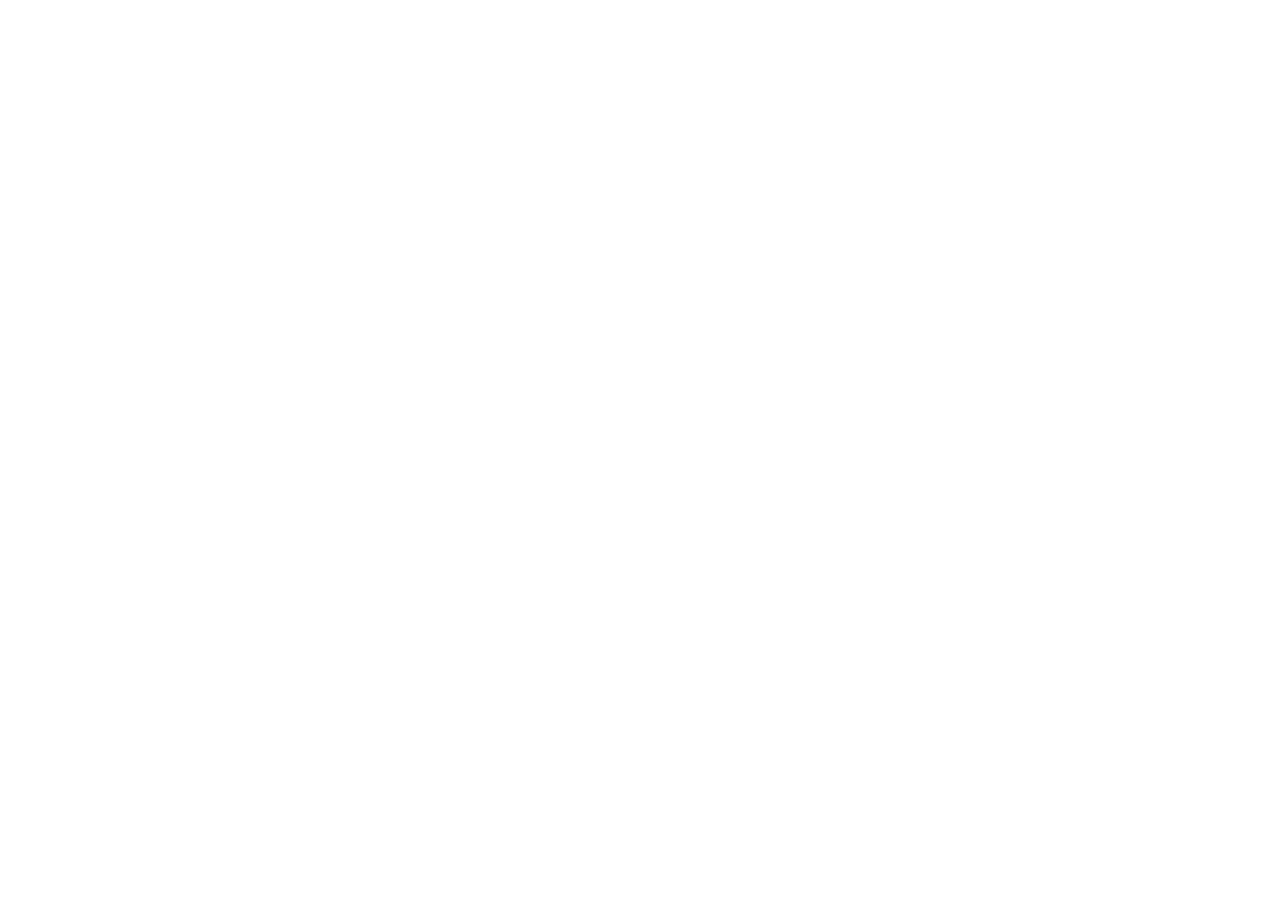
==== projeto-travelgram/index.html @ 1353a30e "Estrutura inicial do projeto Travelgram e definição dos estilos globais." ====
<!DOCTYPE html>
<html lang="pt-br">
<head>
  <meta charset="UTF-8">
  <meta http-equiv="X-UA-Compatible" content="IE=edge">
  <meta name="viewport" content="width=device-width, initial-scale=1.0">
  <title>Travelgram | Perfil de viagens </title>

  <link rel="stylesheet" href="styles/index.css">
</head>
<body>
  
  


</body>
</html>
---- projeto-travelgram/styles/index.css ----
@import url(global.css);
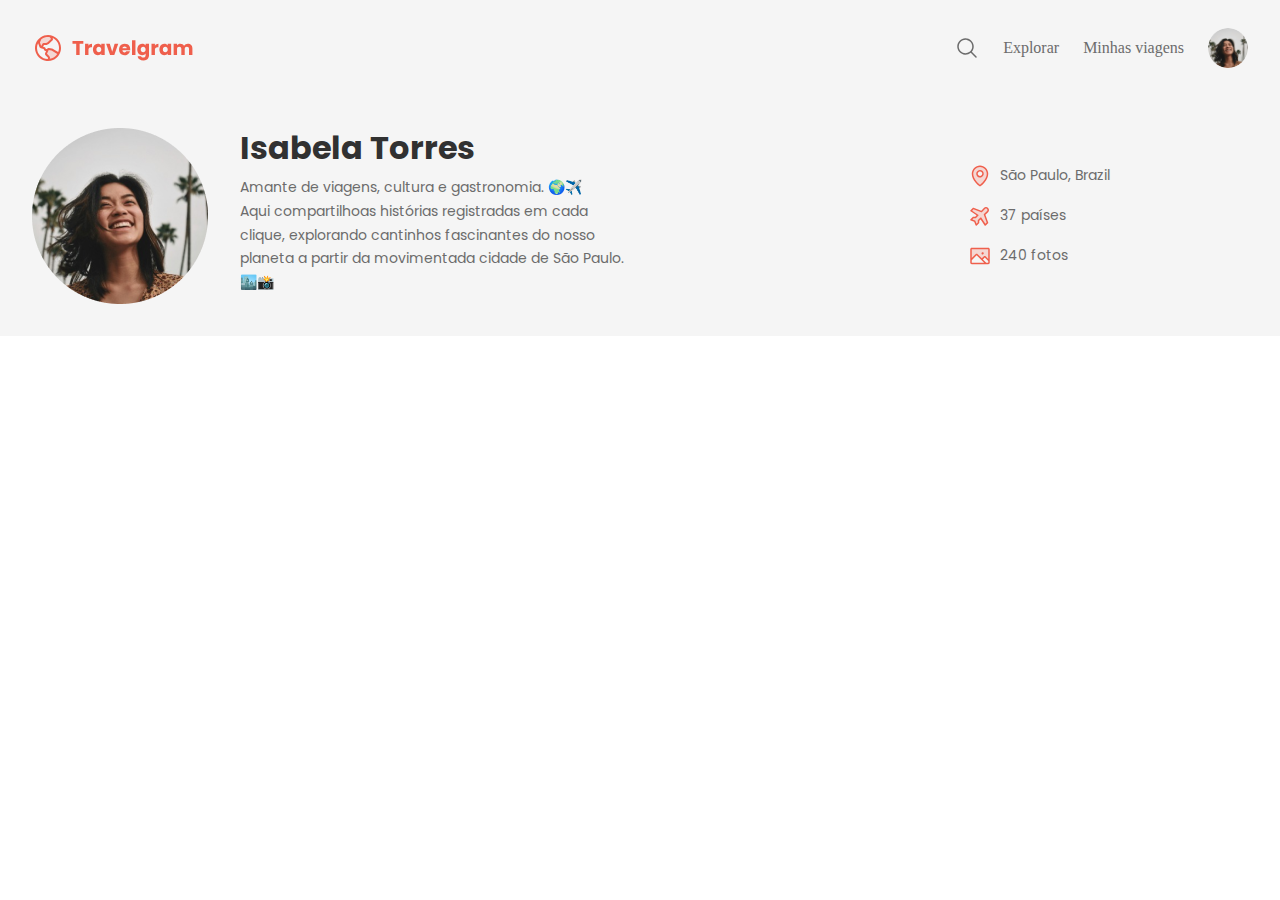
==== commit d51dd90f: "reorganizado os arquivos do projeto Travelgram e realizado a estilização do header." ====
--- a/projeto-travelgram/index.html
+++ b/projeto-travelgram/index.html
@@ -1,17 +1,81 @@
 <!DOCTYPE html>
 <html lang="pt-br">
-<head>
-  <meta charset="UTF-8">
-  <meta http-equiv="X-UA-Compatible" content="IE=edge">
-  <meta name="viewport" content="width=device-width, initial-scale=1.0">
-  <title>Travelgram | Perfil de viagens </title>
+  <head>
+    <link rel="preconnect" href="https://fonts.googleapis.com" />
+    <link rel="preconnect" href="https://fonts.gstatic.com" crossorigin />
 
-  <link rel="stylesheet" href="styles/index.css">
-</head>
-<body>
-  
-  
+    <meta charset="UTF-8" />
+    <meta http-equiv="X-UA-Compatible" content="IE=edge" />
+    <meta name="viewport" content="width=device-width, initial-scale=1.0" />
+    <title>Travelgram | Perfil de viagens</title>
 
+    <link rel="stylesheet" href="styles/index.css" />
 
-</body>
-</html>+    <link
+      href="https://fonts.googleapis.com/css2?family=Poppins:wght@400;700&display=swap"
+      rel="stylesheet"
+    />
+  </head>
+  <body>
+    <div class="bg-surface-color">
+      <nav class="container">
+        <a href="#" id="logo">
+          <img src="assets/Logo.svg" alt="Logomarca" />
+        </a>
+
+        <ul id="primary-menu">
+          <li>
+            <a href="#">
+              <img src="assets/icons/MagnifyingGlass.svg" alt="ícone de lupa" />
+            </a>
+          </li>
+          <li><a href="#">Explorar</a></li>
+          <li><a href="#">Minhas viagens</a></li>
+          <li>
+            <a href="#">
+              <img
+                src="assets/Profile pic.png"
+                alt="Imagem de Isabela Torres"
+              />
+            </a>
+          </li>
+        </ul>
+      </nav>
+
+      <header>
+        <div class="container">
+          <div id="profile">
+            <img src="assets/Profile pic.png" alt="Imagem de Isabela Torres" />
+            <div>
+              <h1>Isabela Torres</h1>
+              <p>
+                Amante de viagens, cultura e gastronomia. 🌍✈️
+                <br />
+                Aqui compartilhoas histórias registradas em cada clique,
+                explorando cantinhos fascinantes do nosso planeta a partir da
+                movimentada cidade de São Paulo. 🏙️📸
+              </p>
+            </div>
+          </div>
+
+          <ul id="info">
+            <li>
+              <img src="assets/icons/MapPin.svg" alt="icone de mapa" />
+              <span>São Paulo, Brazil</span>
+            </li>
+
+            <li>
+              <img src="assets/icons/AirplaneTilt.svg" alt="icone de aviao" />
+              <span>37 países</span>
+            </li>
+
+            <li>
+              <img src="assets/icons/Image.svg" alt="icone de imagem" />
+              <span>240 fotos</span>
+            </li>
+          </ul>
+        </div>
+      </header>
+    </div>
+  </body>
+</html>
--- a/projeto-travelgram/styles/index.css
+++ b/projeto-travelgram/styles/index.css
@@ -1 +1,3 @@
-@import url(global.css);+@import url(global.css);
+@import url(nav.css);
+@import url(header.css);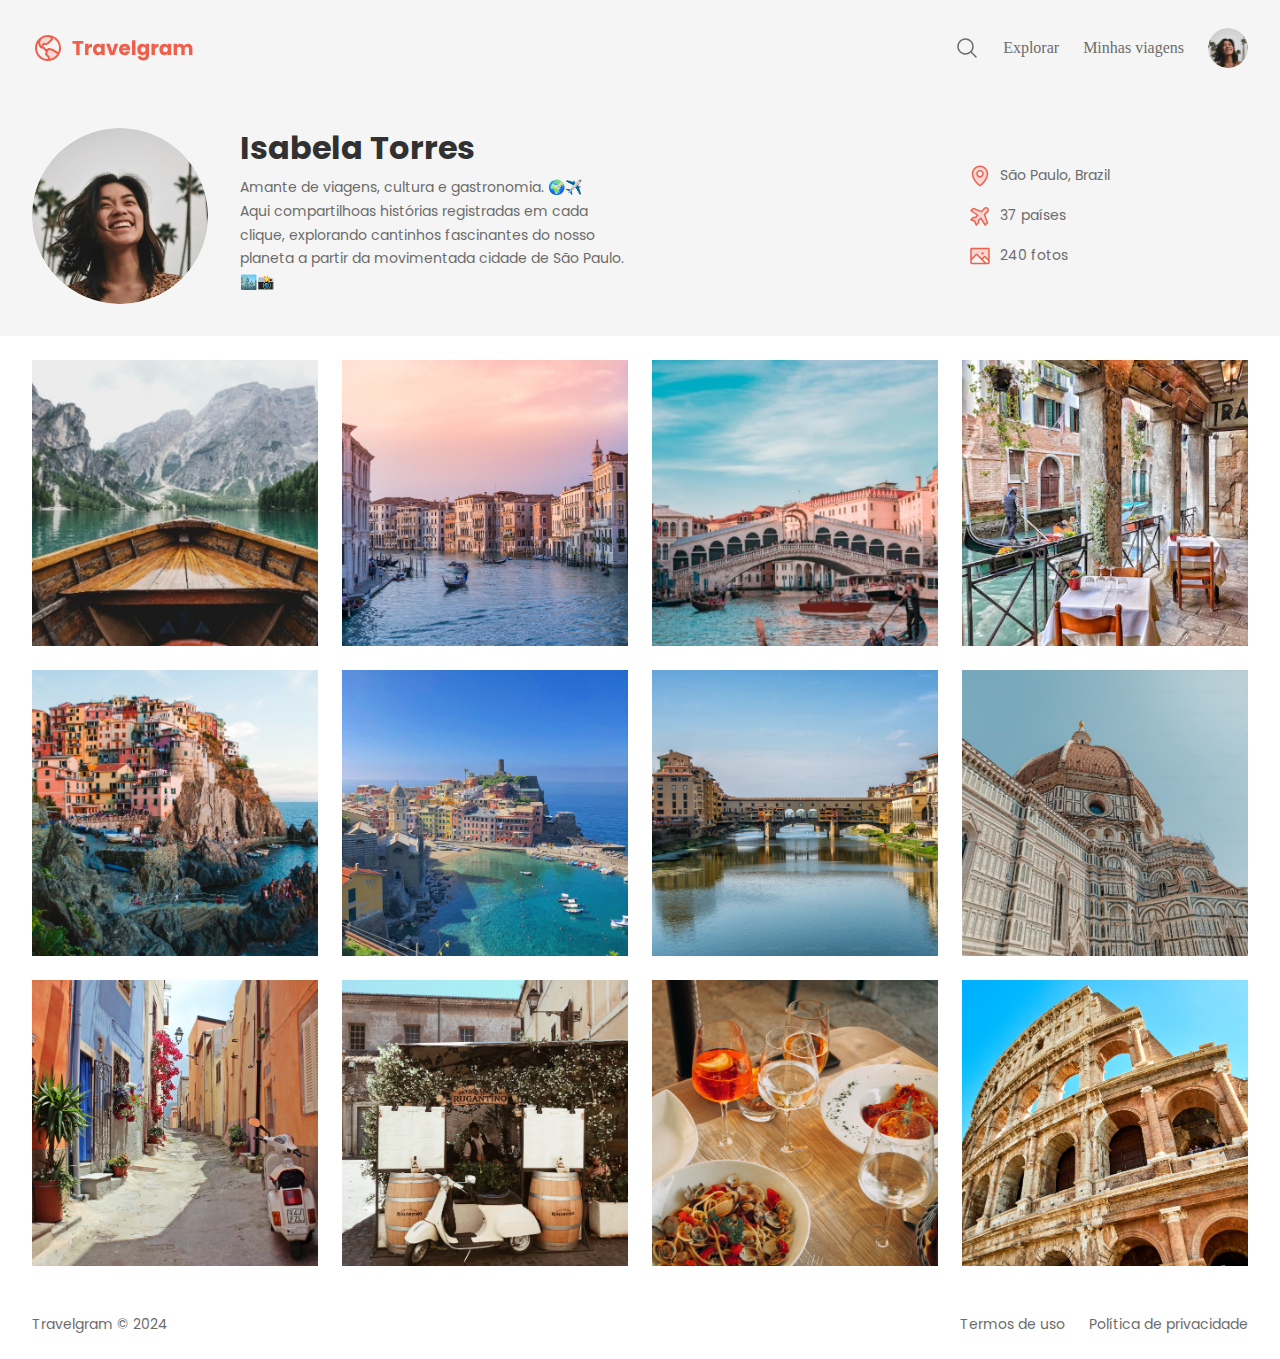
==== commit 312f5437: "implementado o footer do projeto Travelgram" ====
--- a/projeto-travelgram/index.html
+++ b/projeto-travelgram/index.html
@@ -77,5 +77,34 @@
         </div>
       </header>
     </div>
+
+    <main class="container">
+      <img src="assets/images/Image 01.png" alt="">
+      <img src="assets/images/Image 02.png" alt="">
+      <img src="assets/images/Image 03.png" alt="">
+      <img src="assets/images/Image 04.png" alt="">
+      <img src="assets/images/Image 05.png" alt="">
+      <img src="assets/images/Image 06.png" alt="">
+      <img src="assets/images/Image 07.png" alt="">
+      <img src="assets/images/Image 08.png" alt="">
+      <img src="assets/images/Image 09.png" alt="">
+      <img src="assets/images/Image 10.png" alt="">
+      <img src="assets/images/Image 11.png" alt="">
+      <img src="assets/images/Image 12.png" alt="">
+    </main>
+
+    <footer class="container">
+      <span>
+        Travelgram &copy; 2024
+      </span>
+
+      <span>
+        Termos de uso
+      </span>
+
+      <span>
+        Política de privacidade
+      </span>
+    </footer>
   </body>
 </html>
--- a/projeto-travelgram/styles/index.css
+++ b/projeto-travelgram/styles/index.css
@@ -1,3 +1,5 @@
 @import url(global.css);
 @import url(nav.css);
-@import url(header.css);+@import url(header.css);
+@import url(main.css);
+@import url(footer.css);